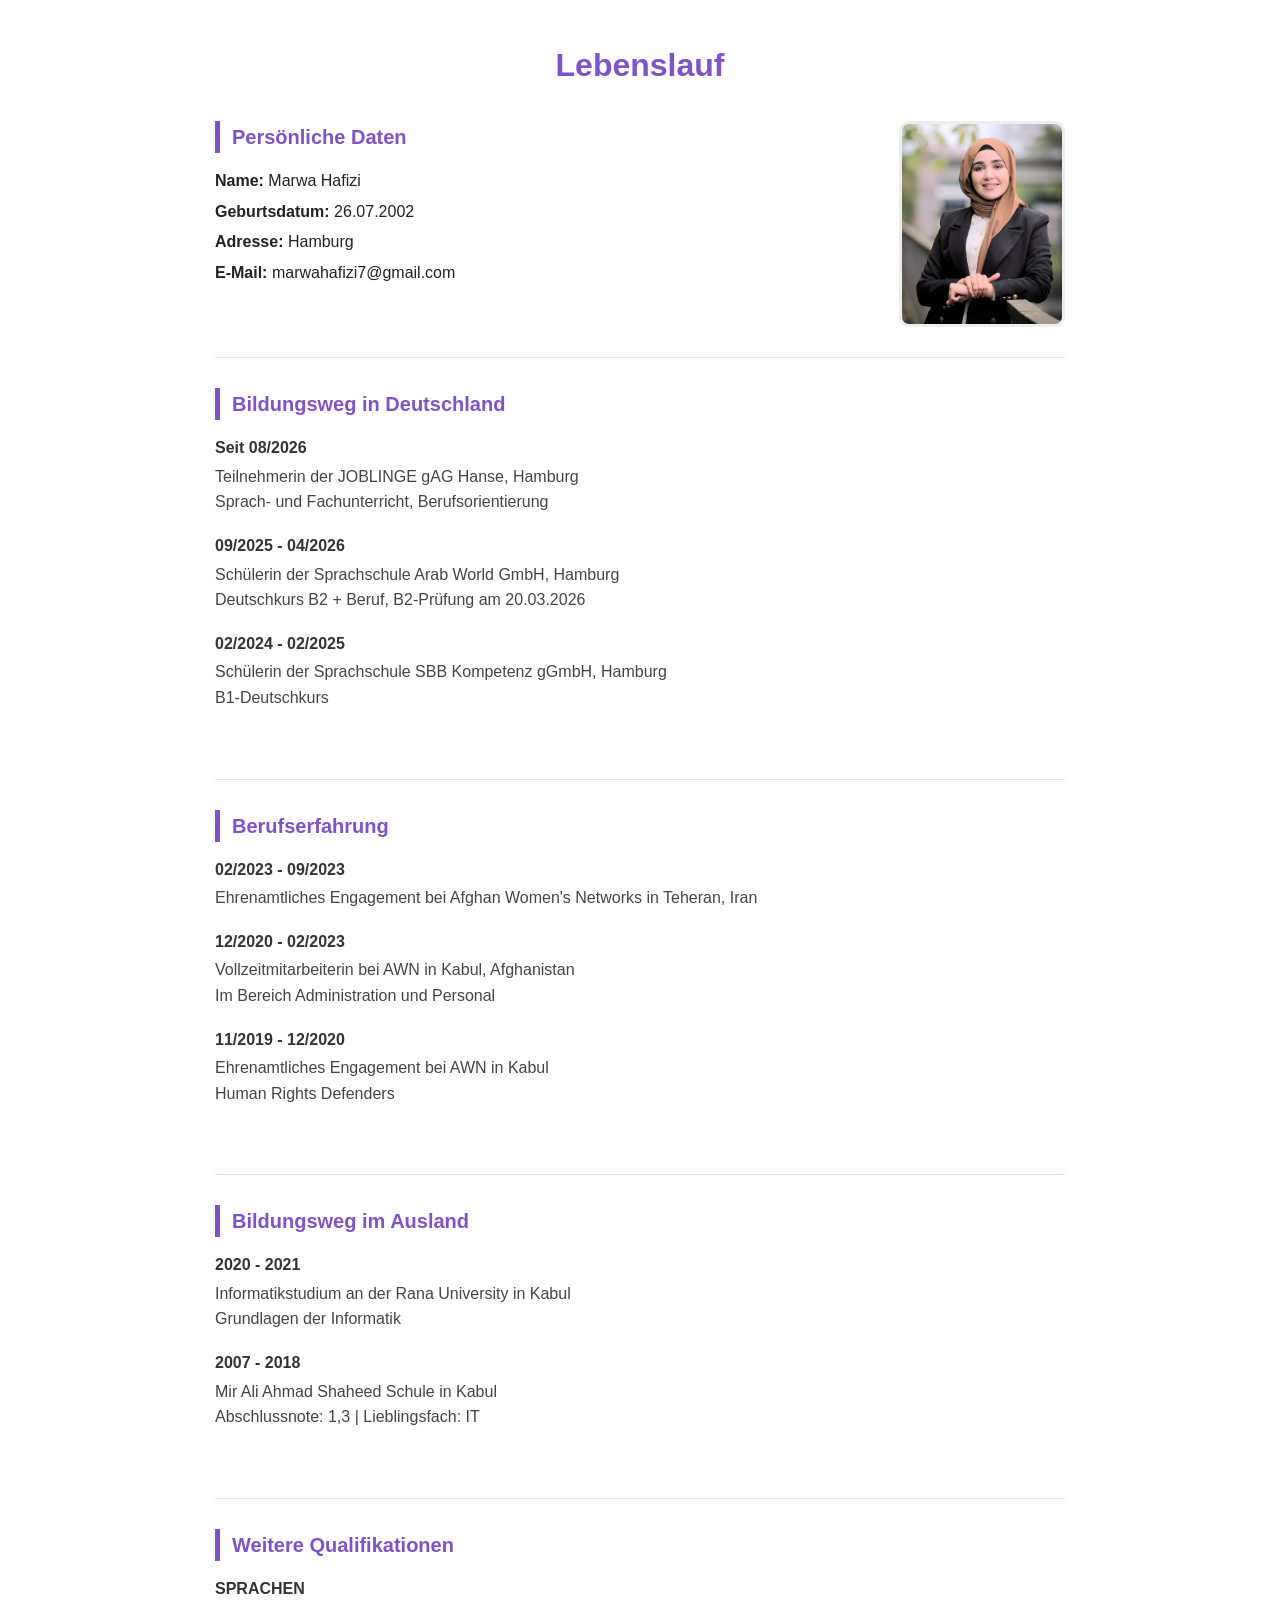
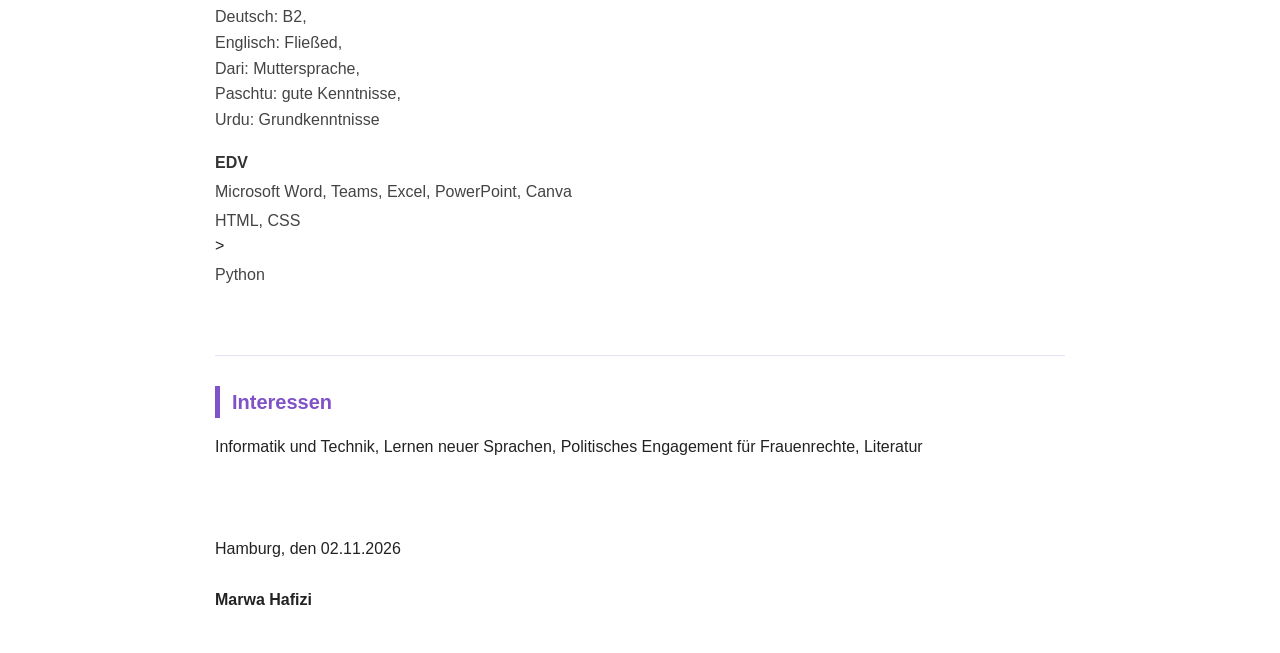
==== lebens luf.html1.html @ dd745113 "Add files via upload" ====
<!DOCTYPE html>
<html lang="de">
<head>
<meta charset="UTF-8">
<meta name="viewport" content="width=device-width, initial-scale=1.0">
<title>Lebenslauf - Marwa Hafizi</title>
<style>
  body { font-family: Arial, sans-serif; max-width: 850px; margin: 40px auto; padding: 0 25px; color: #222; line-height: 1.6; }
  h1 { text-align: center; color: #8052c7; font-size: 32px; margin-bottom: 30px; }
  h2 { color: #8052c7; font-size: 20px; font-weight: bold; margin-bottom: 15px; margin-top: 0; border-left: 5px solid #8052c7; padding-left: 12px; }
  .top-section { display: flex; gap: 30px; align-items: flex-start; margin-bottom: 20px; justify-content: space-between; }
  .top-section img { width: 160px; height: 200px; object-fit: cover; border-radius: 10px; border: 3px solid #eee; }
  display: block;
  margin: auto 0;
  }
  .personal-data { flex: 1; }
  .personal-data p { margin: 5px 0; }
  .abschnitt { margin-bottom: 25px; padding-bottom: 20px; }
  .job { margin-bottom: 18px; }
  .job strong { display: block; color: #333; }
  .job p { margin: 3px 0 0 0; color: #444; }
  hr { border: none; border-top: 1.5px solid #e8e0f5; margin: 30px 0; }
  .unterschrift { margin-top: 40px; }
@media(max-width:600px){
    .top-section { flex-direction: column; align-items: center; text-align: center; }
    ...
}

</style>
</head>
<body>

<h1>Lebenslauf</h1>

<div class="top-section">
  <div class="personal-data">
    <h2>Persönliche Daten</h2>
    <p><strong>Name:</strong> Marwa Hafizi</p>
    <p><strong>Geburtsdatum:</strong> 26.07.2002</p>
    <p><strong>Adresse:</strong> Hamburg</p>
    <p><strong>E-Mail:</strong> marwahafizi7@gmail.com</p>
  </div>
  <img src="Marwa.jpeg" alt="Marwa Hafizi">
</div>

<hr>

<div class="abschnitt">
  <h2>Bildungsweg in Deutschland</h2>
  <div class="job">
    <strong>Seit 08/2026</strong>
    <p>Teilnehmerin der JOBLINGE gAG Hanse, Hamburg<br>Sprach- und Fachunterricht, Berufsorientierung</p>
  </div>
  <div class="job">
    <strong>09/2025 - 04/2026</strong>
    <p>Schülerin der Sprachschule Arab World GmbH, Hamburg<br>Deutschkurs B2 + Beruf, B2-Prüfung am 20.03.2026</p>
  </div>
  <div class="job">
    <strong>02/2024 - 02/2025</strong>
    <p>Schülerin der Sprachschule SBB Kompetenz gGmbH, Hamburg<br>B1-Deutschkurs</p>
  </div>
</div>

<hr>

<div class="abschnitt">
  <h2>Berufserfahrung</h2>
  <div class="job">
    <strong>02/2023 - 09/2023</strong>
    <p>Ehrenamtliches Engagement bei Afghan Women's Networks in Teheran, Iran</p>
  </div>
  <div class="job">
    <strong>12/2020 - 02/2023</strong>
    <p>Vollzeitmitarbeiterin bei AWN in Kabul, Afghanistan<br>Im Bereich Administration und Personal</p>
  </div>
  <div class="job">
    <strong>11/2019 - 12/2020</strong>
    <p>Ehrenamtliches Engagement bei AWN in Kabul<br>Human Rights Defenders</p>
  </div>
</div>

<hr>

<div class="abschnitt">
  <h2>Bildungsweg im Ausland</h2>
  <div class="job">
    <strong>2020 - 2021</strong>
    <p>Informatikstudium an der Rana University in Kabul<br>Grundlagen der Informatik</p>
  </div>
  <div class="job">
    <strong>2007 - 2018</strong>
    <p>Mir Ali Ahmad Shaheed Schule in Kabul<br>Abschlussnote: 1,3 | Lieblingsfach: IT</p>
  </div>
</div>

<hr>

<div class="abschnitt">
  <h2>Weitere Qualifikationen</h2>
  <div class="job">
    <strong>SPRACHEN</strong>
    <p>Deutsch: B2,<br>
       Englisch: Fließed,<br>
        Dari: Muttersprache,<br>
         Paschtu: gute Kenntnisse,<br>
          Urdu: Grundkenntnisse</p>
  </div>
  <div class="job">
    <strong>EDV</strong>
    <p>Microsoft Word, Teams, Excel, PowerPoint, Canva</p>
    <p>HTML, CSS</p>> 
    <P>Python</P>
  </div>
</div>

<hr>

<div class="abschnitt">
  <h2>Interessen</h2>
  <p>Informatik und Technik,
     Lernen neuer Sprachen,
      Politisches Engagement für Frauenrechte,
       Literatur</p>
</div>

<div class="unterschrift">
  <p>Hamburg, den 02.11.2026<br><br><strong>Marwa Hafizi</strong></p>
</div>

</body>
</html>
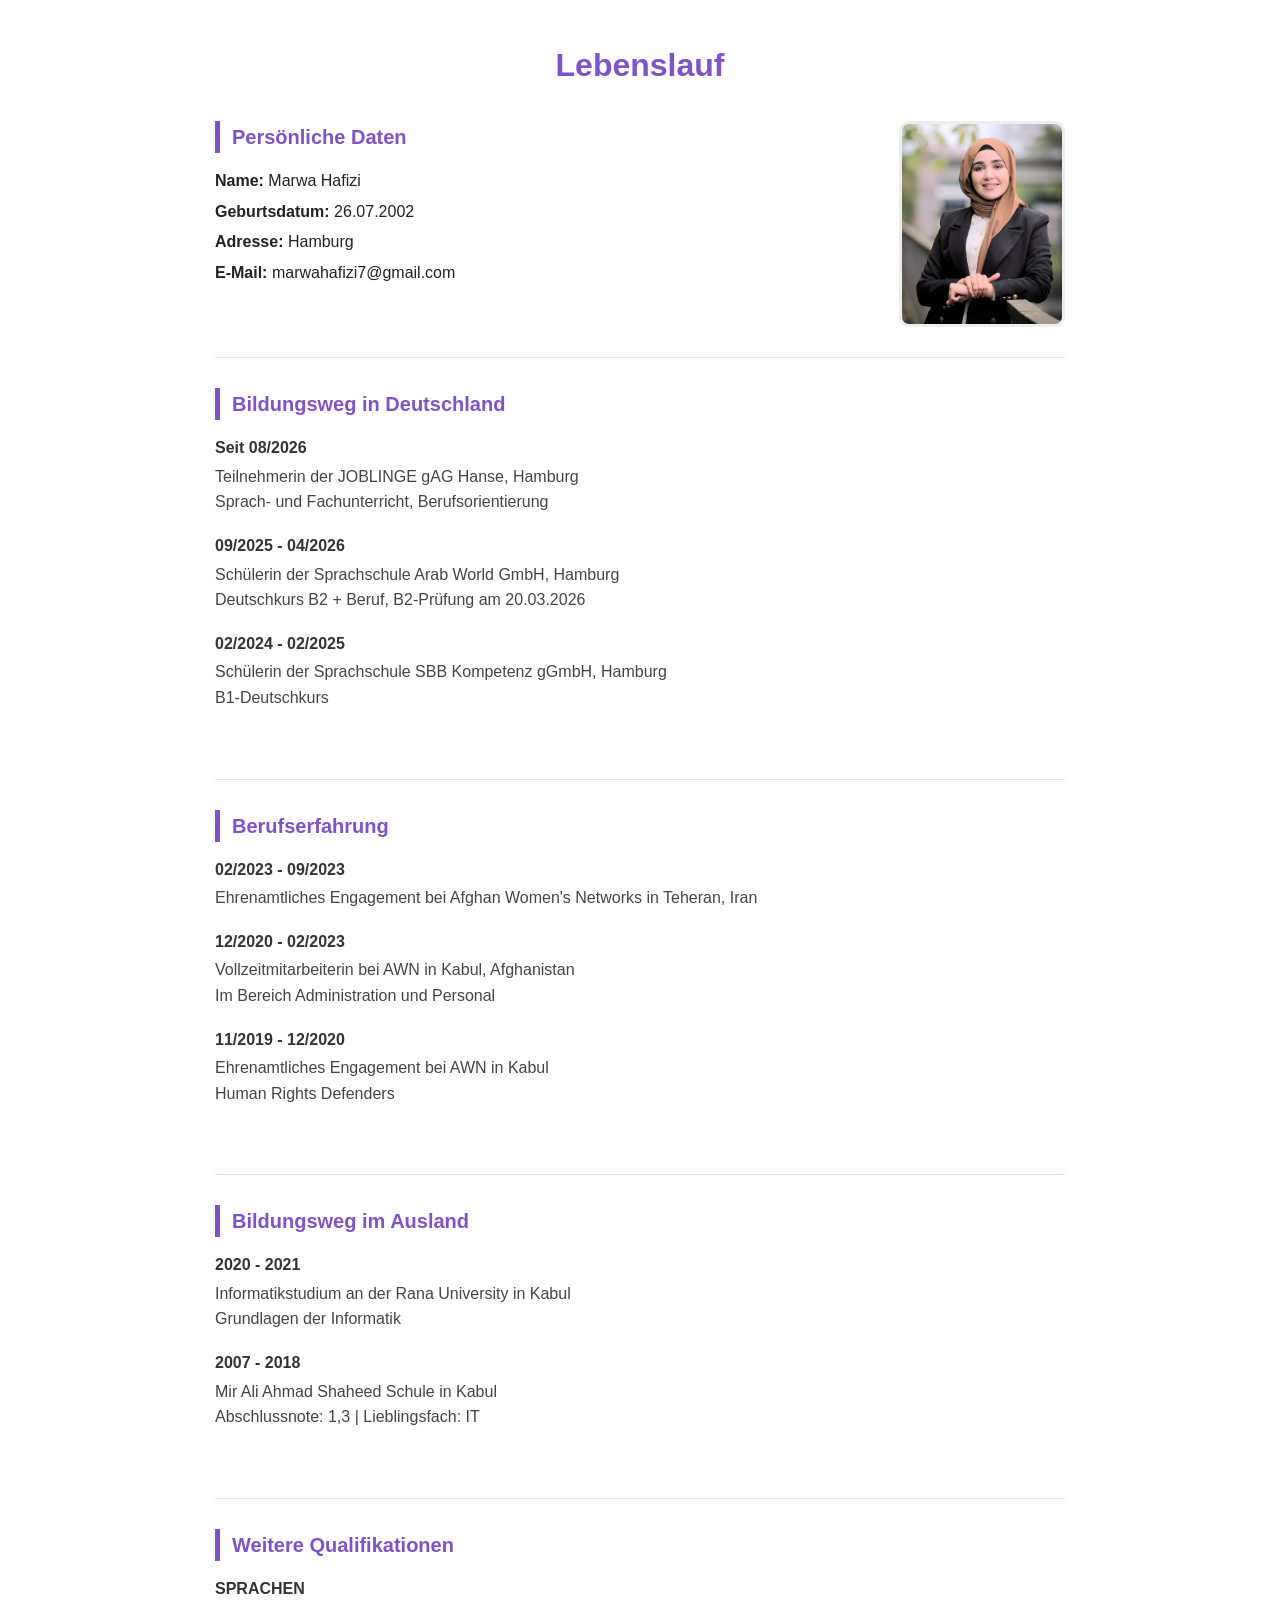
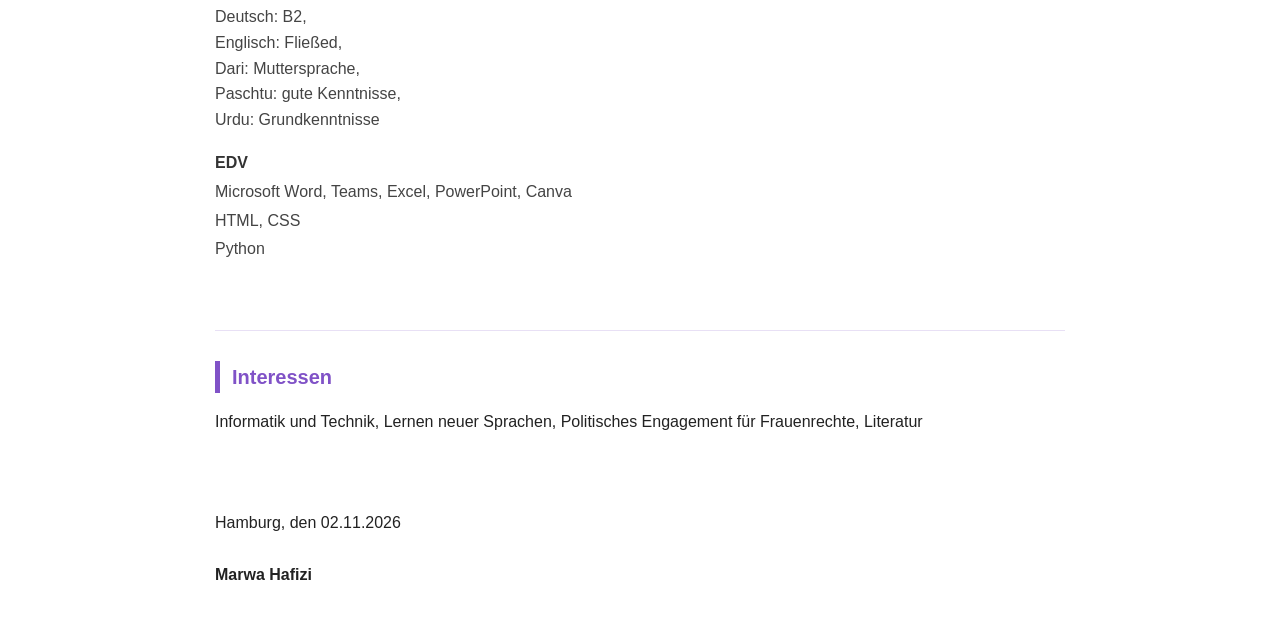
==== commit c6934b55: "5 Dateien hochgeladen" ====
--- a/lebens luf.html1.html
+++ b/lebens luf.html1.html
@@ -37,7 +37,7 @@
     <h2>Persönliche Daten</h2>
     <p><strong>Name:</strong> Marwa Hafizi</p>
     <p><strong>Geburtsdatum:</strong> 26.07.2002</p>
-    <p><strong>Adresse:</strong> Hamburg</p>
+    <p><strong>Adresse:</strong>  Hamburg </p>
     <p><strong>E-Mail:</strong> marwahafizi7@gmail.com</p>
   </div>
   <img src="Marwa.jpeg" alt="Marwa Hafizi">
@@ -108,7 +108,7 @@
   <div class="job">
     <strong>EDV</strong>
     <p>Microsoft Word, Teams, Excel, PowerPoint, Canva</p>
-    <p>HTML, CSS</p>> 
+    <p>HTML, CSS</p> 
     <P>Python</P>
   </div>
 </div>
